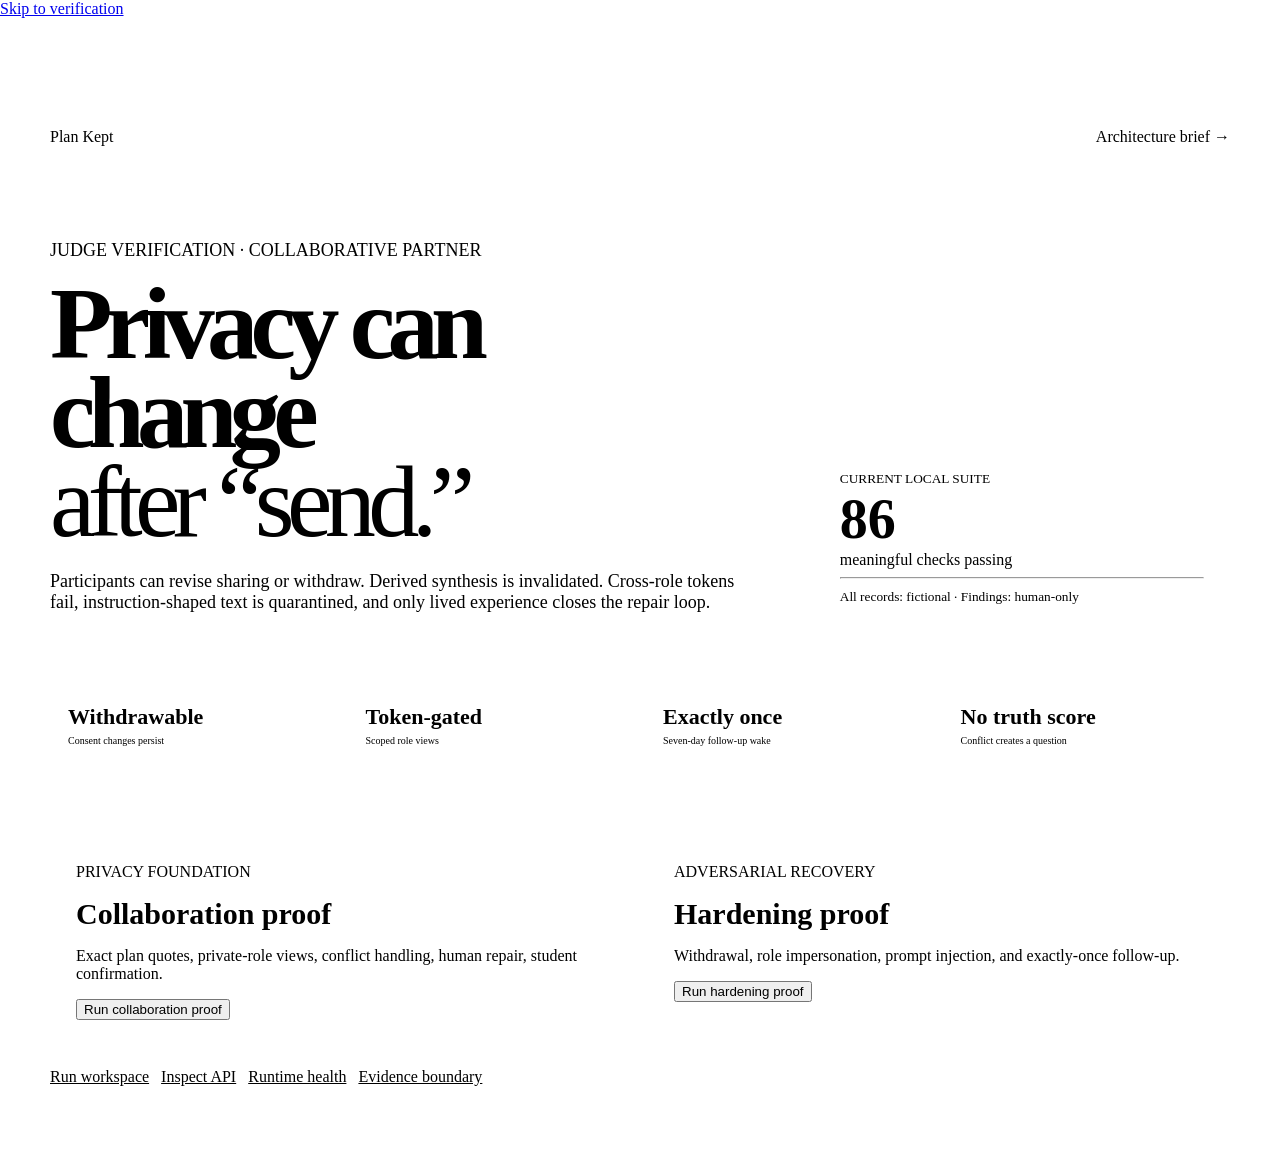
==== app/web/hardening.html @ 0a19df35 "Build hardened plan-kept hackathon submission" ====
<!doctype html><html lang="en" data-theme="light"><head><meta charset="utf-8"><meta name="viewport" content="width=device-width,initial-scale=1"><meta name="description" content="Plan Kept judge verification console"><title>Plan Kept — Verification console</title><link rel="stylesheet" href="/static/styles.css"><style>
body{margin:0}.verify{max-width:1180px;margin:auto;padding:110px 24px 80px}.top{display:flex;justify-content:space-between;align-items:center;margin-bottom:76px}.top a{color:inherit;text-decoration:none}.hero{display:grid;grid-template-columns:1.25fr .75fr;gap:70px;align-items:end}.hero h1{font-size:clamp(54px,8vw,108px);line-height:.87;letter-spacing:-.075em;margin:8px 0 25px}.hero h1 span{color:var(--purple);font-family:"Instrument Serif",serif;font-weight:400}.hero>div>p{max-width:730px;color:var(--muted);font-size:18px}.stamp,.panel{background:var(--panel);border:1px solid var(--line);border-radius:20px;padding:26px;box-shadow:var(--shadow)}.stamp strong{display:block;font-size:56px;color:var(--purple)}.stamp small{color:var(--muted)}.strip{display:grid;grid-template-columns:repeat(4,1fr);gap:10px;margin:55px 0}.strip div,.proof-row{background:var(--panel);border:1px solid var(--line);border-radius:14px;padding:18px}.strip b{display:block;font-size:22px}.strip span{font-size:10px;color:var(--muted)}.grid{display:grid;grid-template-columns:1fr 1fr;gap:16px}.panel h2{font-size:30px;margin:0 0 8px}.panel>p{color:var(--muted)}button{cursor:pointer}.proof-row{display:grid;grid-template-columns:22px 1fr auto;gap:10px;margin-top:8px;padding:11px;font-size:11px}.proof-row b,.proof-row span:first-child{color:var(--purple)}.links{display:flex;gap:12px;flex-wrap:wrap;margin-top:22px}.links a{color:var(--purple)}@media(max-width:800px){.hero,.grid{grid-template-columns:1fr}.strip{grid-template-columns:1fr 1fr}.verify{padding-top:70px}}
</style></head><body><a class="skip-link" href="#main">Skip to verification</a><main class="verify" id="main"><nav class="top"><a class="brand" href="/">Plan Kept</a><a href="/judges/architecture">Architecture brief →</a></nav><section class="hero"><div><p class="eyebrow">JUDGE VERIFICATION · COLLABORATIVE PARTNER</p><h1>Privacy can change<br><span>after “send.”</span></h1><p>Participants can revise sharing or withdraw. Derived synthesis is invalidated. Cross-role tokens fail, instruction-shaped text is quarantined, and only lived experience closes the repair loop.</p></div><aside class="stamp"><small>CURRENT LOCAL SUITE</small><strong>86</strong><span>meaningful checks passing</span><hr><small>All records: fictional · Findings: human-only</small></aside></section><section class="strip"><div><b>Withdrawable</b><span>Consent changes persist</span></div><div><b>Token-gated</b><span>Scoped role views</span></div><div><b>Exactly once</b><span>Seven-day follow-up wake</span></div><div><b>No truth score</b><span>Conflict creates a question</span></div></section><section class="grid"><article class="panel"><p class="eyebrow">PRIVACY FOUNDATION</p><h2>Collaboration proof</h2><p>Exact plan quotes, private-role views, conflict handling, human repair, student confirmation.</p><button class="button primary" data-proof="/api/proof" data-target="base">Run collaboration proof</button><div id="base" aria-live="polite"></div></article><article class="panel"><p class="eyebrow">ADVERSARIAL RECOVERY</p><h2>Hardening proof</h2><p>Withdrawal, role impersonation, prompt injection, and exactly-once follow-up.</p><button class="button primary" data-proof="/api/hardening/proof" data-target="hard">Run hardening proof</button><div id="hard" aria-live="polite"></div></article></section><div class="links"><a href="/">Run workspace</a><a href="/docs">Inspect API</a><a href="/health">Runtime health</a><a href="/api/research">Evidence boundary</a></div></main><script>for(const button of document.querySelectorAll('[data-proof]'))button.onclick=async()=>{const box=document.getElementById(button.dataset.target);box.innerHTML='<p>Running current service…</p>';try{const d=await fetch(button.dataset.proof).then(r=>r.json());box.innerHTML=`<p><strong>${d.passed}/${d.total} passed</strong></p>`+d.checks.map(x=>`<div class="proof-row"><span>${x.pass?'✓':'×'}</span><span>${x.check}</span><b>${x.pass?'PASS':'FAIL'}</b></div>`).join('')}catch(e){box.textContent='Proof endpoint unavailable.'}};</script></body></html>
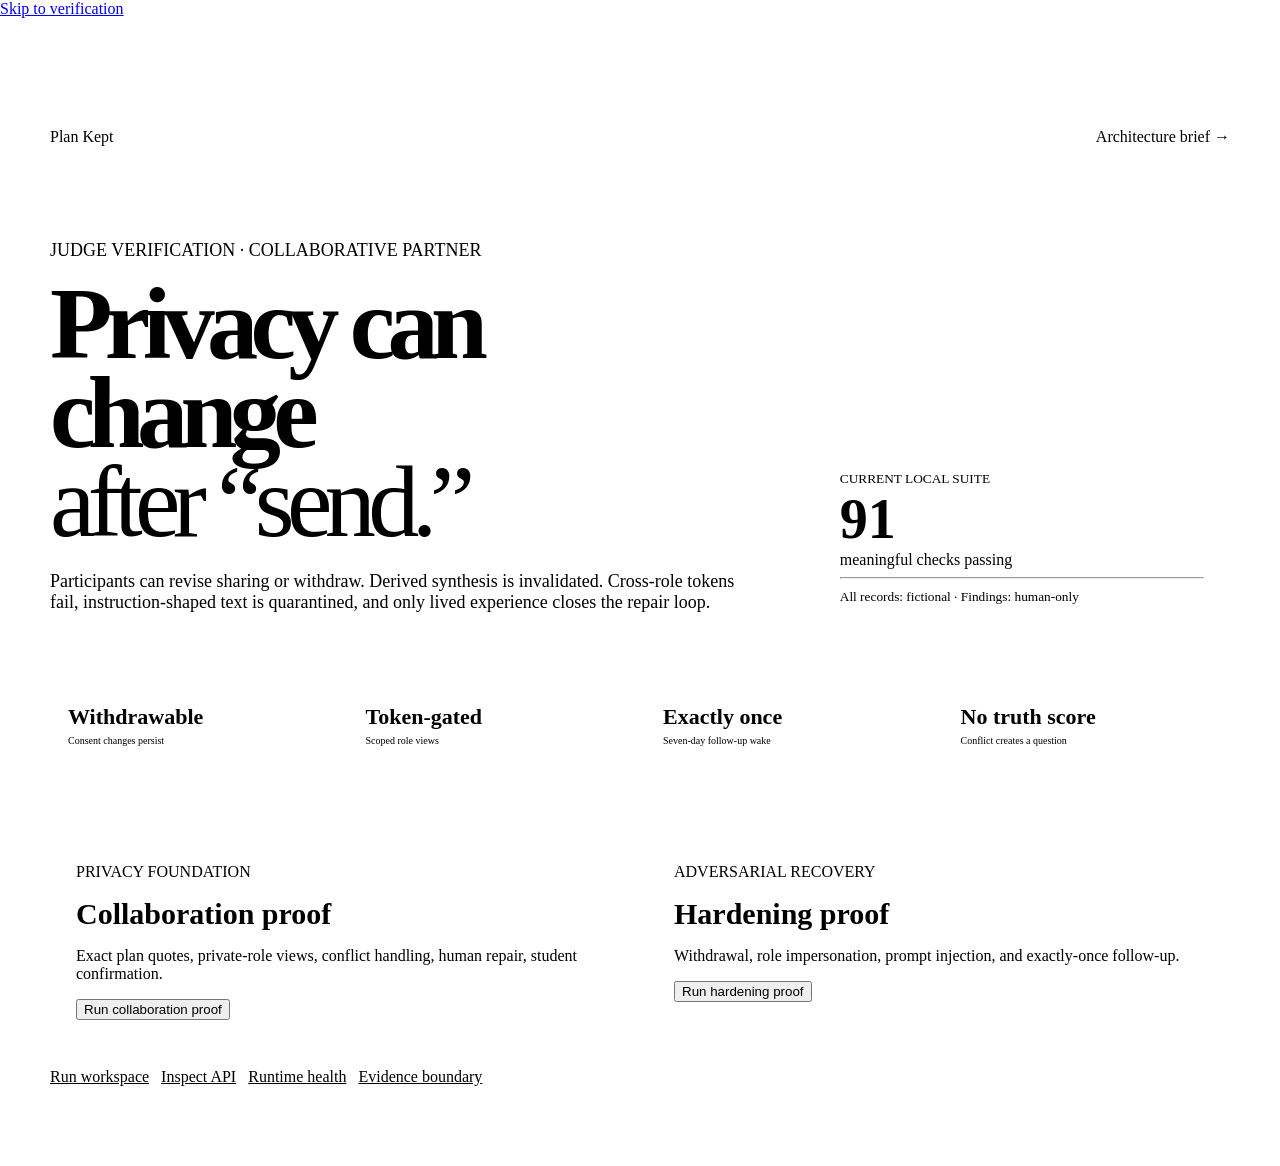
==== commit 9e069102: "Add authenticated background execution and submission proof" ====
--- a/app/web/hardening.html
+++ b/app/web/hardening.html
@@ -1,3 +1,3 @@
-<!doctype html><html lang="en" data-theme="light"><head><meta charset="utf-8"><meta name="viewport" content="width=device-width,initial-scale=1"><meta name="description" content="Plan Kept judge verification console"><title>Plan Kept — Verification console</title><link rel="stylesheet" href="/static/styles.css"><style>
+﻿<!doctype html><html lang="en" data-theme="light"><head><meta charset="utf-8"><meta name="viewport" content="width=device-width,initial-scale=1"><meta name="description" content="Plan Kept judge verification console"><title>Plan Kept — Verification console</title><link rel="stylesheet" href="/static/styles.css"><style>
 body{margin:0}.verify{max-width:1180px;margin:auto;padding:110px 24px 80px}.top{display:flex;justify-content:space-between;align-items:center;margin-bottom:76px}.top a{color:inherit;text-decoration:none}.hero{display:grid;grid-template-columns:1.25fr .75fr;gap:70px;align-items:end}.hero h1{font-size:clamp(54px,8vw,108px);line-height:.87;letter-spacing:-.075em;margin:8px 0 25px}.hero h1 span{color:var(--purple);font-family:"Instrument Serif",serif;font-weight:400}.hero>div>p{max-width:730px;color:var(--muted);font-size:18px}.stamp,.panel{background:var(--panel);border:1px solid var(--line);border-radius:20px;padding:26px;box-shadow:var(--shadow)}.stamp strong{display:block;font-size:56px;color:var(--purple)}.stamp small{color:var(--muted)}.strip{display:grid;grid-template-columns:repeat(4,1fr);gap:10px;margin:55px 0}.strip div,.proof-row{background:var(--panel);border:1px solid var(--line);border-radius:14px;padding:18px}.strip b{display:block;font-size:22px}.strip span{font-size:10px;color:var(--muted)}.grid{display:grid;grid-template-columns:1fr 1fr;gap:16px}.panel h2{font-size:30px;margin:0 0 8px}.panel>p{color:var(--muted)}button{cursor:pointer}.proof-row{display:grid;grid-template-columns:22px 1fr auto;gap:10px;margin-top:8px;padding:11px;font-size:11px}.proof-row b,.proof-row span:first-child{color:var(--purple)}.links{display:flex;gap:12px;flex-wrap:wrap;margin-top:22px}.links a{color:var(--purple)}@media(max-width:800px){.hero,.grid{grid-template-columns:1fr}.strip{grid-template-columns:1fr 1fr}.verify{padding-top:70px}}
-</style></head><body><a class="skip-link" href="#main">Skip to verification</a><main class="verify" id="main"><nav class="top"><a class="brand" href="/">Plan Kept</a><a href="/judges/architecture">Architecture brief →</a></nav><section class="hero"><div><p class="eyebrow">JUDGE VERIFICATION · COLLABORATIVE PARTNER</p><h1>Privacy can change<br><span>after “send.”</span></h1><p>Participants can revise sharing or withdraw. Derived synthesis is invalidated. Cross-role tokens fail, instruction-shaped text is quarantined, and only lived experience closes the repair loop.</p></div><aside class="stamp"><small>CURRENT LOCAL SUITE</small><strong>86</strong><span>meaningful checks passing</span><hr><small>All records: fictional · Findings: human-only</small></aside></section><section class="strip"><div><b>Withdrawable</b><span>Consent changes persist</span></div><div><b>Token-gated</b><span>Scoped role views</span></div><div><b>Exactly once</b><span>Seven-day follow-up wake</span></div><div><b>No truth score</b><span>Conflict creates a question</span></div></section><section class="grid"><article class="panel"><p class="eyebrow">PRIVACY FOUNDATION</p><h2>Collaboration proof</h2><p>Exact plan quotes, private-role views, conflict handling, human repair, student confirmation.</p><button class="button primary" data-proof="/api/proof" data-target="base">Run collaboration proof</button><div id="base" aria-live="polite"></div></article><article class="panel"><p class="eyebrow">ADVERSARIAL RECOVERY</p><h2>Hardening proof</h2><p>Withdrawal, role impersonation, prompt injection, and exactly-once follow-up.</p><button class="button primary" data-proof="/api/hardening/proof" data-target="hard">Run hardening proof</button><div id="hard" aria-live="polite"></div></article></section><div class="links"><a href="/">Run workspace</a><a href="/docs">Inspect API</a><a href="/health">Runtime health</a><a href="/api/research">Evidence boundary</a></div></main><script>for(const button of document.querySelectorAll('[data-proof]'))button.onclick=async()=>{const box=document.getElementById(button.dataset.target);box.innerHTML='<p>Running current service…</p>';try{const d=await fetch(button.dataset.proof).then(r=>r.json());box.innerHTML=`<p><strong>${d.passed}/${d.total} passed</strong></p>`+d.checks.map(x=>`<div class="proof-row"><span>${x.pass?'✓':'×'}</span><span>${x.check}</span><b>${x.pass?'PASS':'FAIL'}</b></div>`).join('')}catch(e){box.textContent='Proof endpoint unavailable.'}};</script></body></html>
+</style></head><body><a class="skip-link" href="#main">Skip to verification</a><main class="verify" id="main"><nav class="top"><a class="brand" href="/">Plan Kept</a><a href="/judges/architecture">Architecture brief →</a></nav><section class="hero"><div><p class="eyebrow">JUDGE VERIFICATION · COLLABORATIVE PARTNER</p><h1>Privacy can change<br><span>after “send.”</span></h1><p>Participants can revise sharing or withdraw. Derived synthesis is invalidated. Cross-role tokens fail, instruction-shaped text is quarantined, and only lived experience closes the repair loop.</p></div><aside class="stamp"><small>CURRENT LOCAL SUITE</small><strong>91</strong><span>meaningful checks passing</span><hr><small>All records: fictional · Findings: human-only</small></aside></section><section class="strip"><div><b>Withdrawable</b><span>Consent changes persist</span></div><div><b>Token-gated</b><span>Scoped role views</span></div><div><b>Exactly once</b><span>Seven-day follow-up wake</span></div><div><b>No truth score</b><span>Conflict creates a question</span></div></section><section class="grid"><article class="panel"><p class="eyebrow">PRIVACY FOUNDATION</p><h2>Collaboration proof</h2><p>Exact plan quotes, private-role views, conflict handling, human repair, student confirmation.</p><button class="button primary" data-proof="/api/proof" data-target="base">Run collaboration proof</button><div id="base" aria-live="polite"></div></article><article class="panel"><p class="eyebrow">ADVERSARIAL RECOVERY</p><h2>Hardening proof</h2><p>Withdrawal, role impersonation, prompt injection, and exactly-once follow-up.</p><button class="button primary" data-proof="/api/hardening/proof" data-target="hard">Run hardening proof</button><div id="hard" aria-live="polite"></div></article></section><div class="links"><a href="/">Run workspace</a><a href="/docs">Inspect API</a><a href="/health">Runtime health</a><a href="/api/research">Evidence boundary</a></div></main><script>for(const button of document.querySelectorAll('[data-proof]'))button.onclick=async()=>{const box=document.getElementById(button.dataset.target);box.innerHTML='<p>Running current service…</p>';try{const d=await fetch(button.dataset.proof).then(r=>r.json());box.innerHTML=`<p><strong>${d.passed}/${d.total} passed</strong></p>`+d.checks.map(x=>`<div class="proof-row"><span>${x.pass?'✓':'×'}</span><span>${x.check}</span><b>${x.pass?'PASS':'FAIL'}</b></div>`).join('')}catch(e){box.textContent='Proof endpoint unavailable.'}};</script></body></html>
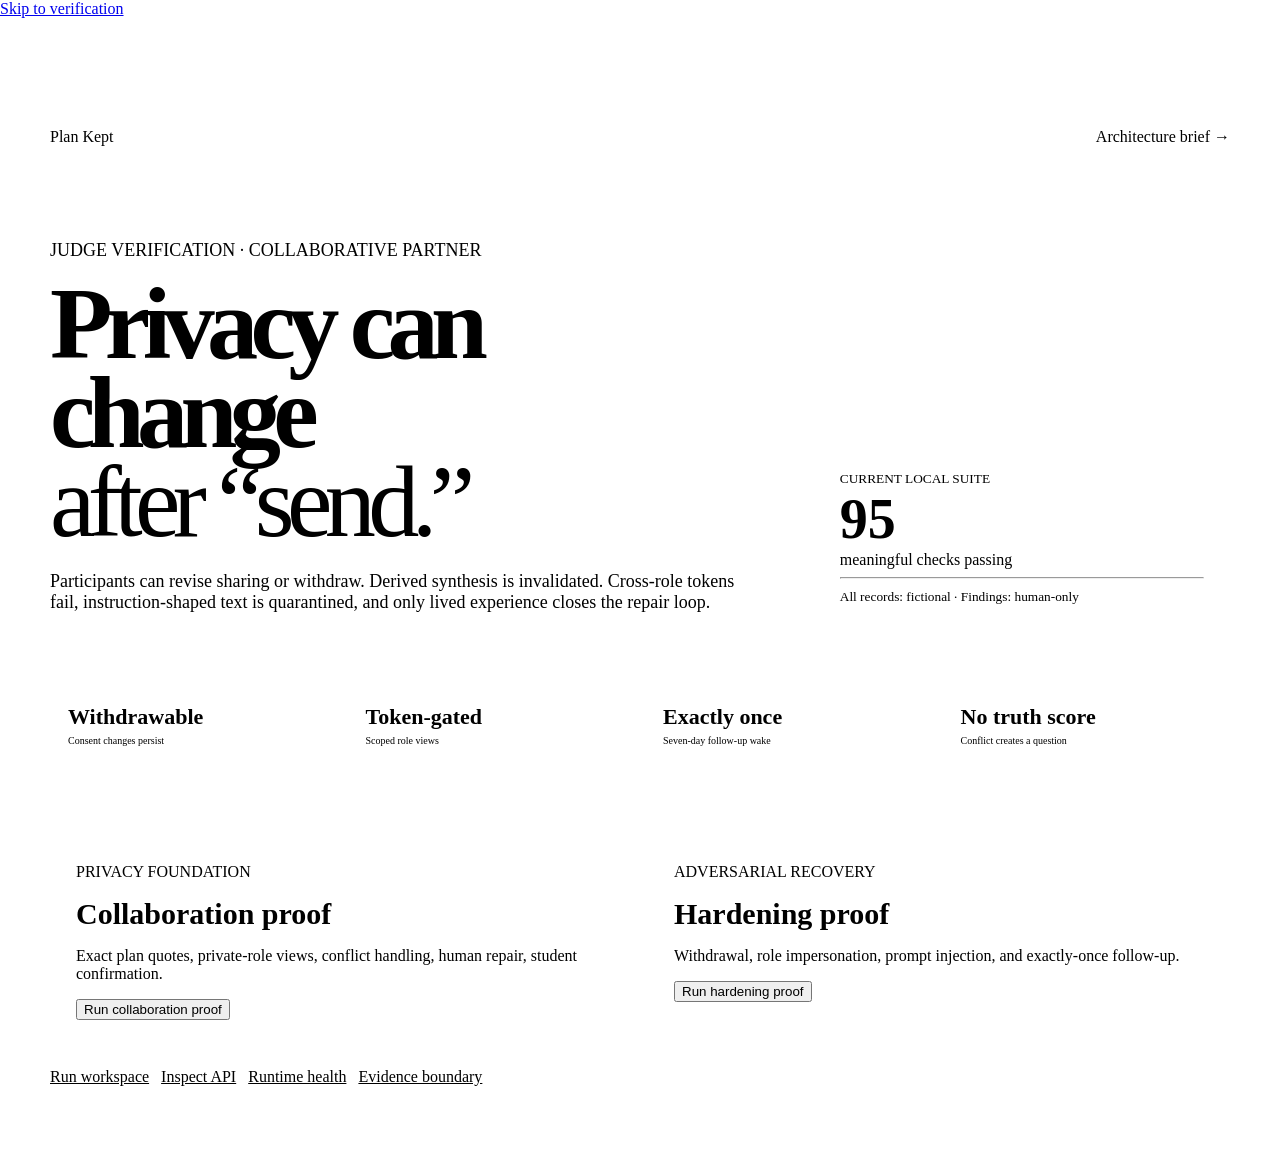
==== commit ecdcc196: "feat: add state-aware guided navigation" ====
--- a/app/web/hardening.html
+++ b/app/web/hardening.html
@@ -1,3 +1,3 @@
-﻿<!doctype html><html lang="en" data-theme="light"><head><meta charset="utf-8"><meta name="viewport" content="width=device-width,initial-scale=1"><meta name="description" content="Plan Kept judge verification console"><title>Plan Kept — Verification console</title><link rel="stylesheet" href="/static/styles.css"><style>
+<!doctype html><html lang="en" data-theme="light"><head><meta charset="utf-8"><meta name="viewport" content="width=device-width,initial-scale=1"><meta name="description" content="Plan Kept judge verification console"><title>Plan Kept — Verification console</title><link rel="stylesheet" href="/static/styles.css"><style>
 body{margin:0}.verify{max-width:1180px;margin:auto;padding:110px 24px 80px}.top{display:flex;justify-content:space-between;align-items:center;margin-bottom:76px}.top a{color:inherit;text-decoration:none}.hero{display:grid;grid-template-columns:1.25fr .75fr;gap:70px;align-items:end}.hero h1{font-size:clamp(54px,8vw,108px);line-height:.87;letter-spacing:-.075em;margin:8px 0 25px}.hero h1 span{color:var(--purple);font-family:"Instrument Serif",serif;font-weight:400}.hero>div>p{max-width:730px;color:var(--muted);font-size:18px}.stamp,.panel{background:var(--panel);border:1px solid var(--line);border-radius:20px;padding:26px;box-shadow:var(--shadow)}.stamp strong{display:block;font-size:56px;color:var(--purple)}.stamp small{color:var(--muted)}.strip{display:grid;grid-template-columns:repeat(4,1fr);gap:10px;margin:55px 0}.strip div,.proof-row{background:var(--panel);border:1px solid var(--line);border-radius:14px;padding:18px}.strip b{display:block;font-size:22px}.strip span{font-size:10px;color:var(--muted)}.grid{display:grid;grid-template-columns:1fr 1fr;gap:16px}.panel h2{font-size:30px;margin:0 0 8px}.panel>p{color:var(--muted)}button{cursor:pointer}.proof-row{display:grid;grid-template-columns:22px 1fr auto;gap:10px;margin-top:8px;padding:11px;font-size:11px}.proof-row b,.proof-row span:first-child{color:var(--purple)}.links{display:flex;gap:12px;flex-wrap:wrap;margin-top:22px}.links a{color:var(--purple)}@media(max-width:800px){.hero,.grid{grid-template-columns:1fr}.strip{grid-template-columns:1fr 1fr}.verify{padding-top:70px}}
-</style></head><body><a class="skip-link" href="#main">Skip to verification</a><main class="verify" id="main"><nav class="top"><a class="brand" href="/">Plan Kept</a><a href="/judges/architecture">Architecture brief →</a></nav><section class="hero"><div><p class="eyebrow">JUDGE VERIFICATION · COLLABORATIVE PARTNER</p><h1>Privacy can change<br><span>after “send.”</span></h1><p>Participants can revise sharing or withdraw. Derived synthesis is invalidated. Cross-role tokens fail, instruction-shaped text is quarantined, and only lived experience closes the repair loop.</p></div><aside class="stamp"><small>CURRENT LOCAL SUITE</small><strong>91</strong><span>meaningful checks passing</span><hr><small>All records: fictional · Findings: human-only</small></aside></section><section class="strip"><div><b>Withdrawable</b><span>Consent changes persist</span></div><div><b>Token-gated</b><span>Scoped role views</span></div><div><b>Exactly once</b><span>Seven-day follow-up wake</span></div><div><b>No truth score</b><span>Conflict creates a question</span></div></section><section class="grid"><article class="panel"><p class="eyebrow">PRIVACY FOUNDATION</p><h2>Collaboration proof</h2><p>Exact plan quotes, private-role views, conflict handling, human repair, student confirmation.</p><button class="button primary" data-proof="/api/proof" data-target="base">Run collaboration proof</button><div id="base" aria-live="polite"></div></article><article class="panel"><p class="eyebrow">ADVERSARIAL RECOVERY</p><h2>Hardening proof</h2><p>Withdrawal, role impersonation, prompt injection, and exactly-once follow-up.</p><button class="button primary" data-proof="/api/hardening/proof" data-target="hard">Run hardening proof</button><div id="hard" aria-live="polite"></div></article></section><div class="links"><a href="/">Run workspace</a><a href="/docs">Inspect API</a><a href="/health">Runtime health</a><a href="/api/research">Evidence boundary</a></div></main><script>for(const button of document.querySelectorAll('[data-proof]'))button.onclick=async()=>{const box=document.getElementById(button.dataset.target);box.innerHTML='<p>Running current service…</p>';try{const d=await fetch(button.dataset.proof).then(r=>r.json());box.innerHTML=`<p><strong>${d.passed}/${d.total} passed</strong></p>`+d.checks.map(x=>`<div class="proof-row"><span>${x.pass?'✓':'×'}</span><span>${x.check}</span><b>${x.pass?'PASS':'FAIL'}</b></div>`).join('')}catch(e){box.textContent='Proof endpoint unavailable.'}};</script></body></html>
+</style></head><body><a class="skip-link" href="#main">Skip to verification</a><main class="verify" id="main"><nav class="top"><a class="brand" href="/">Plan Kept</a><a href="/judges/architecture">Architecture brief →</a></nav><section class="hero"><div><p class="eyebrow">JUDGE VERIFICATION · COLLABORATIVE PARTNER</p><h1>Privacy can change<br><span>after “send.”</span></h1><p>Participants can revise sharing or withdraw. Derived synthesis is invalidated. Cross-role tokens fail, instruction-shaped text is quarantined, and only lived experience closes the repair loop.</p></div><aside class="stamp"><small>CURRENT LOCAL SUITE</small><strong>95</strong><span>meaningful checks passing</span><hr><small>All records: fictional · Findings: human-only</small></aside></section><section class="strip"><div><b>Withdrawable</b><span>Consent changes persist</span></div><div><b>Token-gated</b><span>Scoped role views</span></div><div><b>Exactly once</b><span>Seven-day follow-up wake</span></div><div><b>No truth score</b><span>Conflict creates a question</span></div></section><section class="grid"><article class="panel"><p class="eyebrow">PRIVACY FOUNDATION</p><h2>Collaboration proof</h2><p>Exact plan quotes, private-role views, conflict handling, human repair, student confirmation.</p><button class="button primary" data-proof="/api/proof" data-target="base">Run collaboration proof</button><div id="base" aria-live="polite"></div></article><article class="panel"><p class="eyebrow">ADVERSARIAL RECOVERY</p><h2>Hardening proof</h2><p>Withdrawal, role impersonation, prompt injection, and exactly-once follow-up.</p><button class="button primary" data-proof="/api/hardening/proof" data-target="hard">Run hardening proof</button><div id="hard" aria-live="polite"></div></article></section><div class="links"><a href="/">Run workspace</a><a href="/docs">Inspect API</a><a href="/health">Runtime health</a><a href="/api/research">Evidence boundary</a></div></main><script>for(const button of document.querySelectorAll('[data-proof]'))button.onclick=async()=>{const box=document.getElementById(button.dataset.target);box.innerHTML='<p>Running current service…</p>';try{const d=await fetch(button.dataset.proof).then(r=>r.json());box.innerHTML=`<p><strong>${d.passed}/${d.total} passed</strong></p>`+d.checks.map(x=>`<div class="proof-row"><span>${x.pass?'✓':'×'}</span><span>${x.check}</span><b>${x.pass?'PASS':'FAIL'}</b></div>`).join('')}catch(e){box.textContent='Proof endpoint unavailable.'}};</script></body></html>
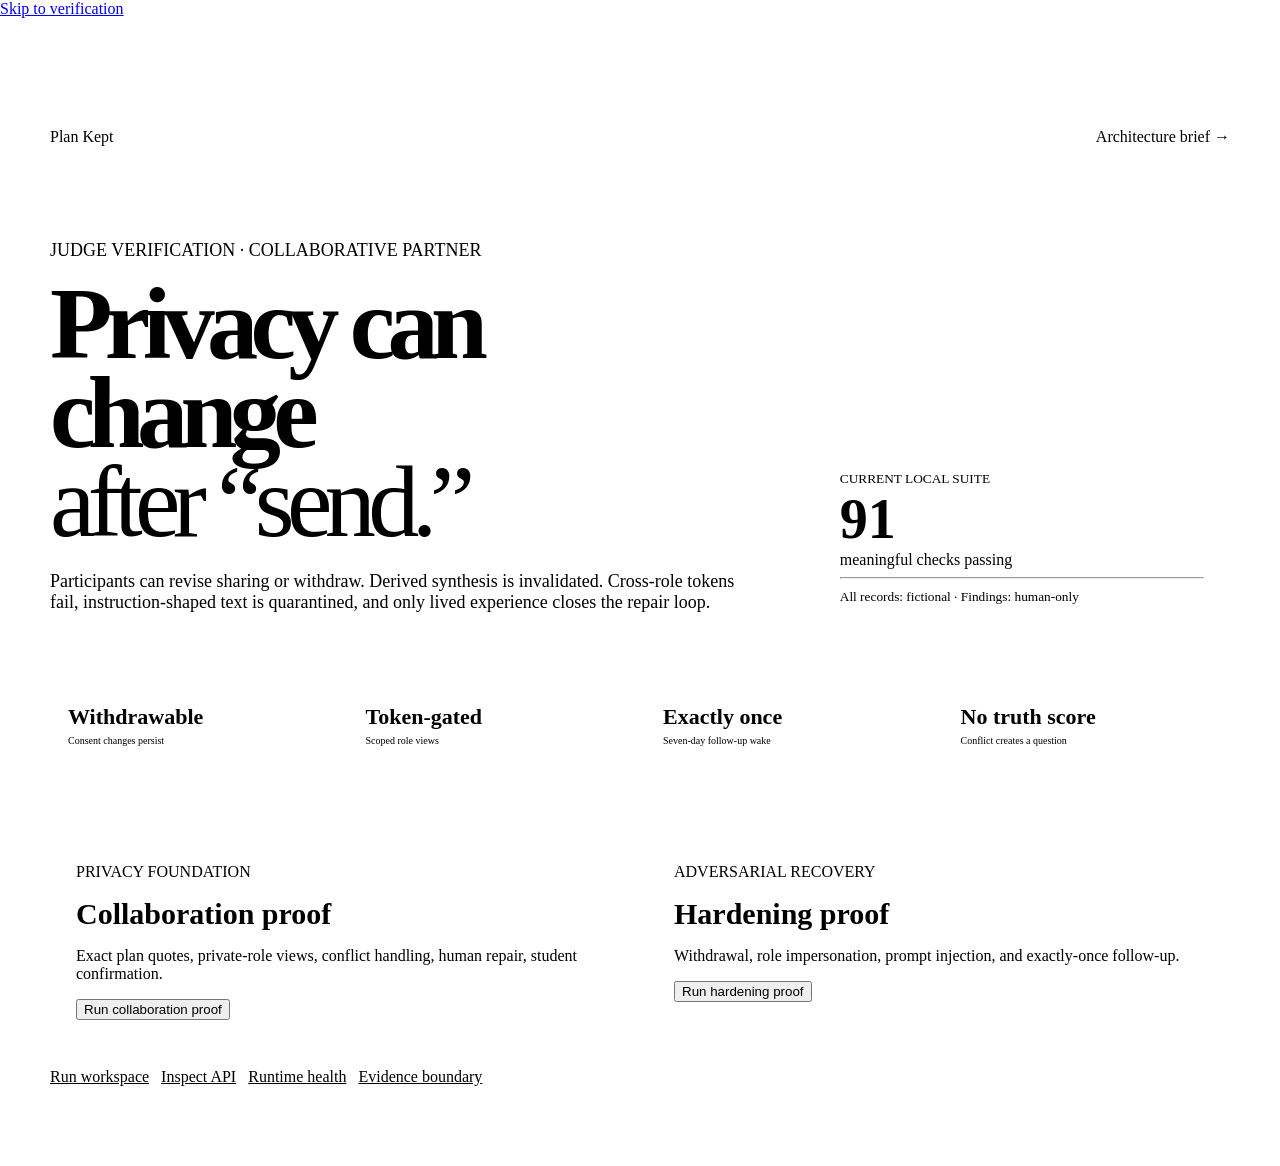
==== commit 70c47e78: "revert: remove guided navigation" ====
--- a/app/web/hardening.html
+++ b/app/web/hardening.html
@@ -1,3 +1,3 @@
-<!doctype html><html lang="en" data-theme="light"><head><meta charset="utf-8"><meta name="viewport" content="width=device-width,initial-scale=1"><meta name="description" content="Plan Kept judge verification console"><title>Plan Kept — Verification console</title><link rel="stylesheet" href="/static/styles.css"><style>
+﻿<!doctype html><html lang="en" data-theme="light"><head><meta charset="utf-8"><meta name="viewport" content="width=device-width,initial-scale=1"><meta name="description" content="Plan Kept judge verification console"><title>Plan Kept — Verification console</title><link rel="stylesheet" href="/static/styles.css"><style>
 body{margin:0}.verify{max-width:1180px;margin:auto;padding:110px 24px 80px}.top{display:flex;justify-content:space-between;align-items:center;margin-bottom:76px}.top a{color:inherit;text-decoration:none}.hero{display:grid;grid-template-columns:1.25fr .75fr;gap:70px;align-items:end}.hero h1{font-size:clamp(54px,8vw,108px);line-height:.87;letter-spacing:-.075em;margin:8px 0 25px}.hero h1 span{color:var(--purple);font-family:"Instrument Serif",serif;font-weight:400}.hero>div>p{max-width:730px;color:var(--muted);font-size:18px}.stamp,.panel{background:var(--panel);border:1px solid var(--line);border-radius:20px;padding:26px;box-shadow:var(--shadow)}.stamp strong{display:block;font-size:56px;color:var(--purple)}.stamp small{color:var(--muted)}.strip{display:grid;grid-template-columns:repeat(4,1fr);gap:10px;margin:55px 0}.strip div,.proof-row{background:var(--panel);border:1px solid var(--line);border-radius:14px;padding:18px}.strip b{display:block;font-size:22px}.strip span{font-size:10px;color:var(--muted)}.grid{display:grid;grid-template-columns:1fr 1fr;gap:16px}.panel h2{font-size:30px;margin:0 0 8px}.panel>p{color:var(--muted)}button{cursor:pointer}.proof-row{display:grid;grid-template-columns:22px 1fr auto;gap:10px;margin-top:8px;padding:11px;font-size:11px}.proof-row b,.proof-row span:first-child{color:var(--purple)}.links{display:flex;gap:12px;flex-wrap:wrap;margin-top:22px}.links a{color:var(--purple)}@media(max-width:800px){.hero,.grid{grid-template-columns:1fr}.strip{grid-template-columns:1fr 1fr}.verify{padding-top:70px}}
-</style></head><body><a class="skip-link" href="#main">Skip to verification</a><main class="verify" id="main"><nav class="top"><a class="brand" href="/">Plan Kept</a><a href="/judges/architecture">Architecture brief →</a></nav><section class="hero"><div><p class="eyebrow">JUDGE VERIFICATION · COLLABORATIVE PARTNER</p><h1>Privacy can change<br><span>after “send.”</span></h1><p>Participants can revise sharing or withdraw. Derived synthesis is invalidated. Cross-role tokens fail, instruction-shaped text is quarantined, and only lived experience closes the repair loop.</p></div><aside class="stamp"><small>CURRENT LOCAL SUITE</small><strong>95</strong><span>meaningful checks passing</span><hr><small>All records: fictional · Findings: human-only</small></aside></section><section class="strip"><div><b>Withdrawable</b><span>Consent changes persist</span></div><div><b>Token-gated</b><span>Scoped role views</span></div><div><b>Exactly once</b><span>Seven-day follow-up wake</span></div><div><b>No truth score</b><span>Conflict creates a question</span></div></section><section class="grid"><article class="panel"><p class="eyebrow">PRIVACY FOUNDATION</p><h2>Collaboration proof</h2><p>Exact plan quotes, private-role views, conflict handling, human repair, student confirmation.</p><button class="button primary" data-proof="/api/proof" data-target="base">Run collaboration proof</button><div id="base" aria-live="polite"></div></article><article class="panel"><p class="eyebrow">ADVERSARIAL RECOVERY</p><h2>Hardening proof</h2><p>Withdrawal, role impersonation, prompt injection, and exactly-once follow-up.</p><button class="button primary" data-proof="/api/hardening/proof" data-target="hard">Run hardening proof</button><div id="hard" aria-live="polite"></div></article></section><div class="links"><a href="/">Run workspace</a><a href="/docs">Inspect API</a><a href="/health">Runtime health</a><a href="/api/research">Evidence boundary</a></div></main><script>for(const button of document.querySelectorAll('[data-proof]'))button.onclick=async()=>{const box=document.getElementById(button.dataset.target);box.innerHTML='<p>Running current service…</p>';try{const d=await fetch(button.dataset.proof).then(r=>r.json());box.innerHTML=`<p><strong>${d.passed}/${d.total} passed</strong></p>`+d.checks.map(x=>`<div class="proof-row"><span>${x.pass?'✓':'×'}</span><span>${x.check}</span><b>${x.pass?'PASS':'FAIL'}</b></div>`).join('')}catch(e){box.textContent='Proof endpoint unavailable.'}};</script></body></html>
+</style></head><body><a class="skip-link" href="#main">Skip to verification</a><main class="verify" id="main"><nav class="top"><a class="brand" href="/">Plan Kept</a><a href="/judges/architecture">Architecture brief →</a></nav><section class="hero"><div><p class="eyebrow">JUDGE VERIFICATION · COLLABORATIVE PARTNER</p><h1>Privacy can change<br><span>after “send.”</span></h1><p>Participants can revise sharing or withdraw. Derived synthesis is invalidated. Cross-role tokens fail, instruction-shaped text is quarantined, and only lived experience closes the repair loop.</p></div><aside class="stamp"><small>CURRENT LOCAL SUITE</small><strong>91</strong><span>meaningful checks passing</span><hr><small>All records: fictional · Findings: human-only</small></aside></section><section class="strip"><div><b>Withdrawable</b><span>Consent changes persist</span></div><div><b>Token-gated</b><span>Scoped role views</span></div><div><b>Exactly once</b><span>Seven-day follow-up wake</span></div><div><b>No truth score</b><span>Conflict creates a question</span></div></section><section class="grid"><article class="panel"><p class="eyebrow">PRIVACY FOUNDATION</p><h2>Collaboration proof</h2><p>Exact plan quotes, private-role views, conflict handling, human repair, student confirmation.</p><button class="button primary" data-proof="/api/proof" data-target="base">Run collaboration proof</button><div id="base" aria-live="polite"></div></article><article class="panel"><p class="eyebrow">ADVERSARIAL RECOVERY</p><h2>Hardening proof</h2><p>Withdrawal, role impersonation, prompt injection, and exactly-once follow-up.</p><button class="button primary" data-proof="/api/hardening/proof" data-target="hard">Run hardening proof</button><div id="hard" aria-live="polite"></div></article></section><div class="links"><a href="/">Run workspace</a><a href="/docs">Inspect API</a><a href="/health">Runtime health</a><a href="/api/research">Evidence boundary</a></div></main><script>for(const button of document.querySelectorAll('[data-proof]'))button.onclick=async()=>{const box=document.getElementById(button.dataset.target);box.innerHTML='<p>Running current service…</p>';try{const d=await fetch(button.dataset.proof).then(r=>r.json());box.innerHTML=`<p><strong>${d.passed}/${d.total} passed</strong></p>`+d.checks.map(x=>`<div class="proof-row"><span>${x.pass?'✓':'×'}</span><span>${x.check}</span><b>${x.pass?'PASS':'FAIL'}</b></div>`).join('')}catch(e){box.textContent='Proof endpoint unavailable.'}};</script></body></html>
